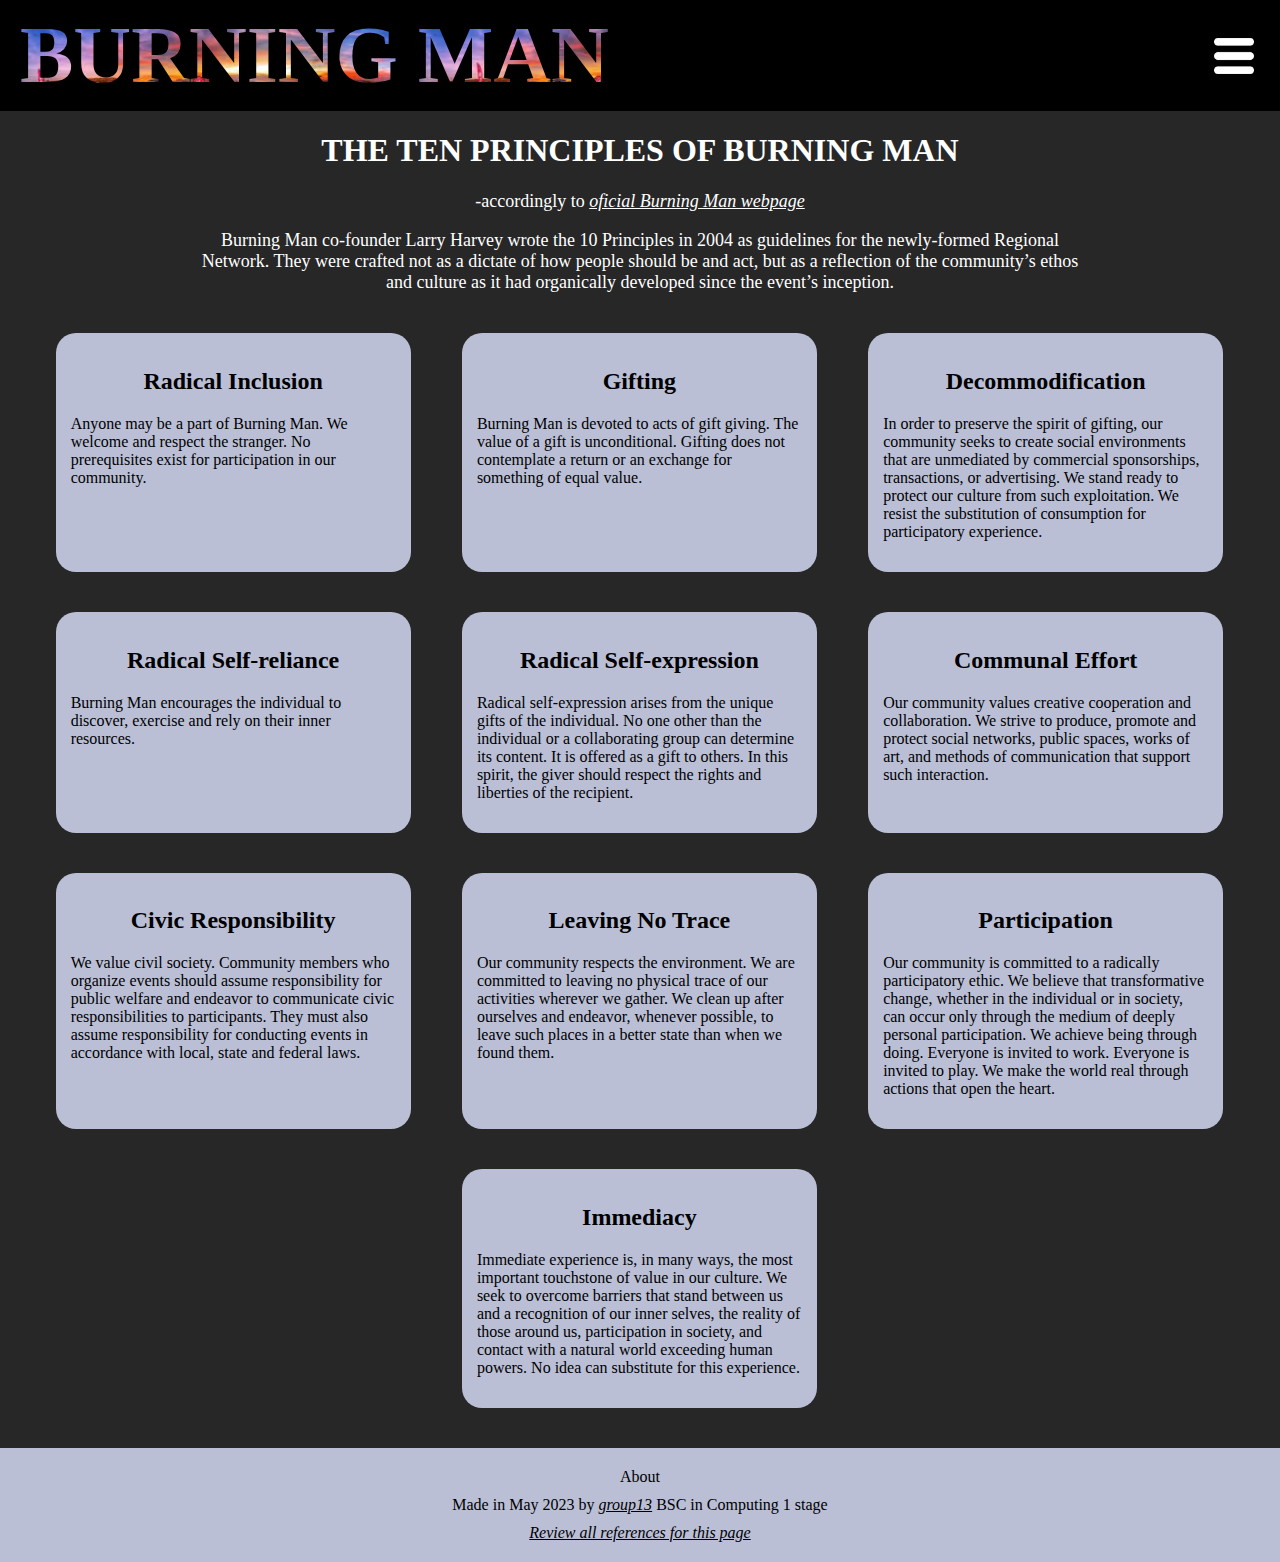
==== pages/10principles.html @ ffebb3ed "added principles page and flexible design for it" ====
<!DOCTYPE html>
<html lang="en">
    <head>
        <!-- Кодировка веб-страницы -->
        <meta charset="utf-8">
        <!-- Настройка viewport -->
        <meta name="viewport" content="width=device-width, initial-scale=1, shrink-to-fit=no">

        <title>CWD FINAL</title>

        <link href="../main.css" rel="stylesheet">
        <script src="https://ajax.googleapis.com/ajax/libs/jquery/3.6.0/jquery.min.js"></script>
        <script src="../main.js"></script>

    </head>
    <body>
        <!-- section for main video on top of page -->
        <!-- <section id="top">
            <h1>CITY IN THE<span> DESERT</span></h1>
        </section> -->

        <header id="header">
            <div>
                <a href="../index.html"><h1>BURNING MAN</h1></a>
            </div>

            <div>
                <button id="menuOpen"><img src="../images/menu.png"></button>
            </div>
            <!-- <a href="https://www.flaticon.com/free-icons/menu" title="menu icons">Menu icons created by Freepik - Flaticon</a> -->
        </header>

        <aside id="asideNav" class="">
            <div>
                <button id="menuClose"><img src="../images/menuClose.png"></button>
            </div>
            <div id="list">
                <p>PAGES</p>
                <ul>
                    <li><a href="../index.html">main page</a></li>
                    <li><a href="">page 2</a></li>
                    <li><a href="">page 3</a></li>
                    <li><a href="../pages/gallery.html">gallery</a></li>
                    <li><a href="">page 5</a></li>
                    <li><a href="">page 6</a></li>
                    <li><a href="">page 7</a></li>
                    <li><a href="">page 8</a></li>
                    <li><a class="activeLink" href="../pages/references.html">references</a></li>
                </ul>
            </div>
            <!-- <a href="https://www.flaticon.com/free-icons/next" title="next icons">Next icons created by Maxim Basinski Premium - Flaticon</a> -->
            <!-- <a href="https://www.flaticon.com/free-icons/cancel" title="cancel icons">Cancel icons created by torskaya - Flaticon</a> -->
        </aside>

        <main>

            <section id="principlesHeading">
                <h1>THE TEN PRINCIPLES OF BURNING MAN</h1>
                <p>-accordingly to <i><a href="https://burningman.org/about/10-principles/">oficial Burning Man webpage</a></i></p>
                <p>Burning Man co-founder Larry Harvey wrote the 10 Principles in 2004 as guidelines for the newly-formed Regional Network. They were crafted not as a dictate of how people should be and act, but as a reflection of the community’s ethos and culture as it had organically developed since the event’s inception.</p>
            </section>
            
            <section id="principlesStack" >
                <div>
                    <h2>Radical Inclusion</h2>
                    <p>Anyone may be a part of Burning Man. We welcome and respect the stranger. No prerequisites exist for participation in our community.</p>
                </div>
                <div>
                    <h2>Gifting</h2>
                    <p>Burning Man is devoted to acts of gift giving. The value of a gift is unconditional. Gifting does not contemplate a return or an exchange for something of equal value.</p>
                </div>
                <div>
                    <h2>Decommodification</h2>
                    <p>In order to preserve the spirit of gifting, our community seeks to create social environments that are unmediated by commercial sponsorships, transactions, or advertising. We stand ready to protect our culture from such exploitation. We resist the substitution of consumption for participatory experience.</p>
                </div>
                <div>
                    <h2>Radical Self-reliance</h2>
                    <p>Burning Man encourages the individual to discover, exercise and rely on their inner resources.</p>
                </div>
                <div>
                    <h2>Radical Self-expression</h2>
                    <p>Radical self-expression arises from the unique gifts of the individual. No one other than the individual or a collaborating group can determine its content. It is offered as a gift to others. In this spirit, the giver should respect the rights and liberties of the recipient.</p>
                </div>
                <div>
                    <h2>Communal Effort</h2>
                    <p>Our community values creative cooperation and collaboration. We strive to produce, promote and protect social networks, public spaces, works of art, and methods of communication that support such interaction.</p>
                </div>
                <div>
                    <h2>Civic Responsibility</h2>
                    <p>We value civil society. Community members who organize events should assume responsibility for public welfare and endeavor to communicate civic responsibilities to participants. They must also assume responsibility for conducting events in accordance with local, state and federal laws.</p>
                </div>
                <div>
                    <h2>Leaving No Trace</h2>
                    <p>Our community respects the environment. We are committed to leaving no physical trace of our activities wherever we gather. We clean up after ourselves and endeavor, whenever possible, to leave such places in a better state than when we found them.</p>
                </div>
                <div>
                    <h2>Participation</h2>
                    <p>Our community is committed to a radically participatory ethic. We believe that transformative change, whether in the individual or in society, can occur only through the medium of deeply personal participation. We achieve being through doing. Everyone is invited to work. Everyone is invited to play. We make the world real through actions that open the heart.</p>
                </div>
                <div id="emptyPrin">
                    <h2></h2>
                    <p></p>
                </div>
                <div>
                    <h2>Immediacy</h2>
                    <p>Immediate experience is, in many ways, the most important touchstone of value in our culture. We seek to overcome barriers that stand between us and a recognition of our inner selves, the reality of those around us, participation in society, and contact with a natural world exceeding human powers. No idea can substitute for this experience.</p>
                </div>
                <div id="emptyPrin">
                    <h2></h2>
                    <p></p>
                </div>
            </section>

        </main>

        <footer>
            <p>About</p>
            <p>Made in May 2023 by <a href="../pages/references.html"><i>group13</i></a> BSC in Computing 1 stage</p>
            <p><a href=""><i>Review all references for this page</i></a></p>
        </footer>

    </body>
</html>
---- main.css ----
/* GENERAL */
@import url('https://fonts.googleapis.com/css2?family=Karla&family=M+PLUS+Rounded+1c:wght@500&family=Russo+One&display=swap');
html{
    scroll-behavior: smooth;
} 
body {
    position: relative;
    background: #272727;
    margin:0;
    height: auto;
    /* font-family: "Russo One"; */
}
body a {
    text-decoration: none;
}
/* MAIN ARCHITECTURE ELEMENTS index.html */

/* ----top section---- */
#top {
    height:600px;
    width: 100%;
    background-image:url('images/top.jpeg') ;
    background-repeat: no-repeat;
    background-size: 100%;
    background-position-y: 15%;
}
#top h1{
    color: rgba(204, 172, 172, 0.747);
    text-align: right;
    margin: 0 20px 0 auto;
    padding-top: -20px;
    width: 50%;
    font-size: 70px;
}
#top h1 span {
    font-size: 140px;
    color: white;
}
/* ----header---- */
header {
    /* E4A95B */
    background-color: black;
    padding: 10px 20px;
    display: flex;
    justify-content: space-between;
}
header div a h1{
    /* font-family: ; */
    font-size: 80px !important;
    font-weight: 700;
    background-clip: text;
    -webkit-background-clip: text;
    color: transparent;
    background-image: url('images/fontback.jpeg');
    background-size: 400px;
}
header div h1 {
    margin: 0px;
}
header div img {
    margin-top: 25px;
    height: 40px;
}
header div button {
    animation: none;
    background-color: transparent;
    border: transparent;
    opacity: 1;
}
.buttonHide {
    opacity: 1;
    animation:ani 1.5s ;
    opacity: 0;
}
.scrollFix {
    position: fixed;
    top: 0;
    left: 0;
    right: 0;
    z-index : 3;
}
/* ----footer---- */
footer {
    background-color: rgb(186, 191, 214);
    padding: 20px 20px 10px 20px;
}
footer p {
    display: block;
    width: 50%;
    margin: auto auto 10px auto;
    text-align: center;
}
footer p a {
    text-decoration: underline;
    color: black;
}
footer p a:hover {
    color: blueviolet;
}
/* ----main---- */
main section {
    margin: 20px 30px;
}
#general img {
    display: block;
    width: 500px;
    margin: auto;
    margin-top: 20px ;
}
/* ----CIRCLES---- */
main #circles {
    display: block;
    width: 60%;
    margin: auto;
}
.container {
    position: relative;
    padding-bottom: 100px;
    color: white;
}
.container ul {
    position: relative;
    list-style: none;
    display: flex;
    padding: 50px 0;
    height: 380px;
}
.container ul li {
    position: relative;
    width: 250px;
    overflow: hidden;
    border-right: 1px solid white;
    height: auto;
}
.container ul li:last-child {
    border-right: none;
}
.container ul li:hover {
    overflow: visible;
}
.container ul img {
    display: block;
    position: absolute;
    border-radius: 50%;
    width: 300px;
    height: 300px;
    cursor: pointer;
}
.container li:first-child img {
    margin: 30px 0 0 10% !important;
    height: 300px !important;
}
.container li:nth-child(2) img {
    width: 360px;
    height: 360px;
    margin-top: 0;
    margin-left: -40%;
}
.container li:nth-child(3) img {
    width: 360px;
    height: 360px;
    margin: 10px 0 0  -40%;
}
.container li:last-child img {
    width: 300px !important;
    margin: 40px 0  0 -60% !important;
}
.container ul li:hover img {
    border: 4px solid white;
    box-shadow: 0 0 30px rgba(0, 0, 0, 0.5);
    transform: scale(1.1);
    transition: 0.1s ease-in-out;
    z-index: 2;
}
main #circles .text {
    display: flex;
    width: 100%;
    justify-content: end;
}
main #circles .text p {
    color: white;
    display: block;
    padding: 10px;
}
/* ----PRINCIPLES---- */
main #principles {
    text-align: center;
    color: white;
    margin-top: -70px 0px 0px 0px;
}
main #principles h1 {
    font-size:xx-large;
}
main #principles p {
    margin-top: -15px;
}
main #principles p a {
    color: white;
    text-decoration: underline;
}
main #principles p a:hover {
    text-decoration: none;
    color: rgb(255, 218, 115); 
}
main #principles .stuckHolder {
    width: 80%;
    margin: auto;
    display: grid;
    grid-template-columns: repeat(3, 33.3%);
    grid-template-rows: 250px; 
}
main #principles .stuckHolder div {
    margin: 20px;
    background-color: gray;
    border-radius: 20px;
    padding: 15px;
    box-shadow: 5px 5px rgba(255, 0, 0, 0.726);
}
main #principles .stuckHolder div p {
    margin-top: 20px;
    font-size: large;
}
main #principles .stuckHolder div:first-child {
    grid-row: 1/3;
    grid-column: 1/2;
    background-color: #B0C4DE;
    border: solid 3px #3374c9;
}
main #principles .stuckHolder div:nth-child(2) {
    grid-row: 1/2;
    grid-column: 2/3;
    background-color:#DEB887;
    border: solid 3px #d18d35;
}
main #principles .stuckHolder div:nth-child(3) {
    grid-row: 1/2;
    grid-column: 3/4;
    background-color: #9370DB;
    border: solid 3px #642bd6;
}
main #principles .stuckHolder  a.last-child {
    grid-row: 2/3;
    grid-column: 2/4;
    color: white;
    margin-top: -20px;
    padding:0;
}
main #principles .stuckHolder  a.last-child div {
    background-color: #D8BFD8;
    border: solid 3px #a850a8;
}
main #principles .stuckHolder  a.last-child:hover div{
    border: solid 3px white;
}
/* ----REASON---- */
#reason {
    width: 50%;
    padding: 20px;
    margin: 70px auto 50px auto;
    height: auto;
    border: solid 2px white;
    border-radius: 20px;
    color: white;
}
#reason div {
    display: flex;
    justify-content: space-around;
}
#reason h1 {
    margin: 0;
    font-size: xx-large;
    text-shadow: 5px 5px red;
}
#reason div p {
    display: block;
    width: 45%;
}
#reason iframe {
    display: block;
    width: 70%;
    height: 300px;
    margin:  30px auto auto auto;
    border-radius: 20px;
}
/* ----button up---- */
#upButton a div {
    width: 45px;
    margin: -40px 10px 0 auto;  
}
#upButton a div img {
    opacity: 0.8;
    height: 45px;
} 
.scrollFixButton {
    transform: translateY(-150%);
    animation: aniUp 1s forwards;
    position: fixed;
    top: 640px;
    right:0;
    z-index : 4;
}
/* ----aside---- */
.asideShow {
    display: block; 
    transform: translateX(-150%);
    animation: aniAsideShow 1s forwards;
    position: fixed;
    top: 0;
    right: 0;
    width:30%;
    z-index: 4;
    background-color: rgba(143, 0, 255, 0.9);
}

.asideHide {
    transform: translateX(0%);
    animation: aniAsideHide 1s forwards;
}
aside {
    display: none;
}
aside div p {
    color: white;
    text-align: center;
    font-size:x-large;
}
aside div ul {
    font-size: larger;
    display: block;
    width: 70%;
    margin: 30px 30px auto auto;
    list-style-image: url(images/right-arrow.png);
}
aside div ul li a {
    color: white;
}
aside div ul li a:hover {
    text-decoration: underline;
}
aside div ul li .activeLink {
    color: rgb(230, 199, 199);
}
aside div button {
    margin: 20px 15px ;
    animation: none;
    background-color: transparent;
    border: transparent;
    opacity: 1;
}

aside div img {
    height: 45px;
}

.buttonShow {
    opacity: 0;
    animation:aniBack 2s;
    opacity: 1;
}

/*  */
@keyframes ani {
    100% {opacity: 0;}
    0% {opacity: 1;}
}

@keyframes aniBack {
    100% {opacity: 1;}
    0% {opacity: 0;}
}

@keyframes aniAsideShow {
    0% {transform: translateX(150%);}
    100% {transform: translateY(0);}
}

@keyframes aniAsideHide {
    0% {transform: translateY(0);}
    100% {transform: translateX(150%);}
}

@keyframes aniUp {
    0% {transform: translateY(-10%);}
    100% {transform: translateY(15%);}
}


/* REFERENCE PAGE STYLE */
#refPages {
    display: grid;
    grid-template-columns: repeat(4, 1fr);
    grid-template-rows: auto;
}
#refPages section {
    width: auto;
    height: auto;
    background-color: white;
    border-radius: 20px;
    padding: 20px 40px;
}
#refPages section:first-child {
    grid-column: 1/5;
}
#refPages section:nth-child(2n) {
    grid-column: 1/3;
}
#refPages section:nth-child(3n) {
    grid-column: 3/5;
}
#refPages section h1 {
    font-size: x-large;
}
#refPages section:last-child {
    grid-column: 1/5;
}
#refPages section {
    font-size: large;
}
#refPages section ul li a {
    color: black;
    text-decoration: underline;
}
#refPages section ul li a:hover {
    color: blueviolet;
}

/* LARGE SNAKE TEAMPLATE for timeline and break down? */
#datesHeading h1 {
    display: block;
    width: 30px auto 30px auto;
    margin: auto;
    color: white;
    text-align: center;
}
#snake {
    margin: 0px auto 20px auto;
    display: flex;
    justify-content: center;
}
#snake .card {
    margin-top: 2.5px;
    position: relative;
}
#snake .card:nth-child(odd) {
    padding: 15px 0 15px 15px;
}
#snake .card:nth-child(even) {
    /* padding: 30px 30px 30px 0; */
    padding: 15px 15px 15px 0;
}
/* Global ::before */
#snake .card::before {
    content: "";
    position: absolute;
    width: 50%;
    border: solid white;
}
/* Setting the border of top, bottom, left */
#snake .card:nth-child(odd)::before {
    left: 0;
    top: -4.5px;
    bottom: -4.5px;
    border-width: 2px 0 2px 2px;
    border-radius: 20px 0 0 20px;
} 
/* Setting the border of top, bottom, right */
#snake .card:nth-child(even)::before {
    right: 0;
    top: 0;
    bottom: 0;
    border-width: 2px 2px 2px 0;
    border-radius: 0 20px 20px 0;
} 
/* Removing the border if it is the first card */
#snake .card:first-child::before {
    border-top: 0;
    border-top-left-radius: 0;
} 
/* Removing the border if it is the last card  and it's odd */
#snake .card:last-child:nth-child(odd)::before {
    border-bottom: 0;
    border-bottom-left-radius: 0;
}
/* Removing the border if it is the last card  and it's even */
#snake .card:last-child:nth-child(even)::before {
    border-bottom: 0;
    border-bottom-right-radius: 0;
}
/* Information about the timeline */
#snake .info {
    display: flex;
    flex-direction: column;
    background: rgb(134, 134, 134);
    color: white;
    border-radius: 10px;
    padding: 0 10px;
} 
#snake .timeline .card .info h3 {
    color: rgb(144, 205, 255);
    position: relative;
} 
#snake .timeline .card .info p {
    margin-top: -10px;
}
/* Timeline dot  */
#snake .timeline .card .info h3::before {
    content: "";
    position: absolute;
    width: 10px;
    height: 10px;
    background: white;
    border-radius: 50%;
    border: 3px solid rgb(111, 158, 197);
} 
/* text right if the card is even  */
#snake .card:nth-child(even) > .info > h3, #snake .card:nth-child(even) > .info > p {
    text-align: right;
}
/* setting dot to the left/right depending on even or odd number it is */
#snake .card:nth-child(odd) > .info > h3::before {
    left: -32px;
}
#snake .card:nth-child(even) > .info > h3::before {
    right: -32px;
}
#snake .timeline .card .info a {
    color:rgb(144, 205, 255);
    font-style: italic;
    text-decoration: underline;
}
#snake .timeline .card .info a:hover {
    color: blueviolet;
}


/* 10 principleas page */
#principlesHeading {
    width: 70%;
    margin: auto;
    text-align: center;
    color: white;
}
#principlesHeading h1 {
    font-size: xx-large;
}
#principlesHeading p {
    font-size: large;
}
#principlesHeading p a {
    color: white;
    text-decoration: underline;
}
#principlesHeading p a:hover {
    color: rgb(194, 135, 250);
}
#principlesStack {
    display: grid;
    grid-template-columns: 33.3% 33.3% 33.3%;
}
#principlesStack div {
    width: 80%;
    height: auto;
    padding: 15px;
    background-color: rgb(186, 191, 214);
    border-radius: 20px;
    margin: 20px auto;
}
#principlesStack #emptyPrin {
    background-color: transparent;
}
#principlesStack div h2 {
    text-align: center;
}
/* for medium screen */
@media screen and (min-width: 200px) and (max-width:1200px){
    #top {
        height:300px;
    }
    #top h1{
        text-align: center;
        margin: auto;
        font-size: 30px;
    }
    #top h1 span {
        font-size: 90px;
    }
    /* header */
    header div a h1{
        font-size: 60px !important;
    }
    header div img {
        margin-top: 18px;
        margin-right: 5px;
        height: 30px;
    }
    /* aside */
    aside div p {
        color: white;
        text-align: center;
        font-size:x-large;
    }
    aside div ul {
        margin: 30px 30px auto 20px;
    }
    aside div img {
        height: 30px;
    }
    #general img {
        width: 350px;
    }
    /* circles */
    main #circles {
        width: 90%;
    }
    .container li:first-child img {
        margin: 30px 0 0 4% !important;
    }
    .container li:nth-child(3) img {
        margin: 8px 0 0 -50%;
    }
    .container li:last-child img {
        margin: 40px 0  0 -80% !important;
    }
    /* principles */
    main #principles {
        margin-right: 0px;
        margin-top: -100px;
    }
    main #principles .stuckHolder {
        margin: auto;
        display: block;
    }
    main #principles .stuckHolder div {
        padding: 10px;
    }
    main #principles .stuckHolder div h2 {
        margin-top: 5px;
    }
    main #principles .stuckHolder div p {
        display: none;
    }
    main #principles .stuckHolder div:first-child p {
        display: block;
    }
    main #principles .stuckHolder div:first-child:hover{
        border-radius: solid 3px white;
    }
    /* reasons */
    #reason {
        width: 70%;
        padding: 30px;
    }
    #reason div {
        display: flex;
        justify-content: space-around;
    }
    #reason h1 {
        margin: 0;
        font-size: xx-large;
        text-shadow: 5px 5px red;
    }
    #reason div p {
        display: block;
        width: 45%;
    }
    #reason iframe {
        display: block;
        width: 70%;
        height: 300px;
        margin:  30px auto auto auto;
        border-radius: 20px;
    }
    /* up button */
    #upButton a div {
        width: 45px;
        margin: -40px -5px 0 auto;  
    }
    .scrollFixButton {
        top: 940px;
        right:-9px;
    }
}
/* for phone screen */
@media screen and (min-width: 100px) and (max-width:700px){
    #top {
        height:150px !important;
    }
    #top h1{
        font-size: 20px;
    }
    #top h1 span {
        font-size: 50px;
    }
    /* header */
    header div a h1{
        font-size: 30px !important;
        background-size: 150px;
    }
    header div img {
        margin-top: 5px;
        margin-right: 0px;
        height: 20px;
    }
    /* aside */
    .asideShow {
        width:50%;
    }
    aside div p {
        font-size:large;
    }
    aside div img {
        height: 20px;
    }
    #general img {
        width: 60px;
    }
    /* circles */
    main #circles .text p {
        display: block;
    }
    main #circles .text {
        display: block;
    }
    main #circles {
        width: 90%;
    }
    .container ul {
        height: 250px;
        margin-bottom: -20px;
    }
    .container li:first-child img {
        margin: 30px 0 0 4% !important;
    }
    .container li:nth-child(3) img {
        margin: 8px 0 0 -50%;
    }
    .container li:last-child img {
        margin: 40px 0  0 -80% !important;
    }
    .container ul img {
        width: 300px;
        height: 200px !important;
    }
    .container li:first-child img {
        margin: 20px 0 0 15% !important;
        height: 200px !important;
        width: 200px;
    }
    .container li:nth-child(2) img {
        width: 200px;
        height: 220px !important;
        margin-top: 10px;
        margin-left: -70%;
    }
    .container li:nth-child(3) img {
        width: 220px;
        height: 220px !important; 
        margin: 10px 0 0  -80%;
    }
    .container li:last-child img {
        width: 200px !important;
        height: 200px !important; 
        margin: 15px 0  0 -150% !important;
    }
    /* principles */
    main #principles {
        margin: 0;
        margin-right: 0px;
        margin-top: -100px;
    }
    main #principles .stuckHolder {
        width: 100%;
        margin: auto;
        display: block;
    }
    main #principles .stuckHolder div {
        padding: 10px;
    }
    main #principles .stuckHolder div h2 {
        margin-top: 5px;
    }
    main #principles .stuckHolder div p {
        display: none;
    }
    main #principles .stuckHolder div:first-child p {
        display: block;
    }
    main #principles .stuckHolder div:first-child:hover{
        border-radius: solid 3px white;
    }
    /* reasons */
    #reason {
        width: 70%;
        padding: 30px;
    }
    #reason div {
        display: flex;
        justify-content: space-around;
    }
    #reason h1 {
        margin: 0;
        font-size: xx-large;
        text-shadow: 5px 5px red;
    }
    #reason div p {
        display: block;
        width: 45%;
    }
    #reason iframe {
        display: block;
        width: 70%;
        height: 300px;
        margin:  30px auto auto auto;
        border-radius: 20px;
    }
    /* up button */
    #upButton a div {
        display: none;
    }
    /* principles */
    main #principles h1 {
        font-size: large;
    }
    main #principles p {
        font-size: small;
    }
    main #principles .stuckHolder div h2 {
        margin-top: 5px;
        font-size: large;
    }
    main #principles .stuckHolder div p {
        font-size: small;
    }
    /* reasons */
    #reason div {
        display: block;
    }
    #reason div p {
        display: block;
        width: 100% !important;
    }
    #reason iframe {
        width: 100%;
    }
    /* dates */
    #datesHeading h1 {
        font-size: large;
    }
    #snake .card {
        width: 80%;
        margin: auto;
    }
    #snake .timeline .card .info h3 {
        font-size: large;
    } 
    #snake .timeline .card .info p {
        margin-top: -10px;
    }
    /* Setting the border of top, bottom, left */
    #snake .card:nth-child(odd)::before {
        top: -2.2px;
        bottom: -2.2px;
    } 
    /* footer */
    footer p {
        width: 90% !important;
        font: small;
    }
    /* 10 principleas page */
    #principlesHeading {
        width: 80%;
    }
    #principlesHeading h1 {
        font-size: x-large;
    }
    #principlesHeading p {
        font-size: small;
    }
    #principlesStack {
        display: grid;
        grid-template-columns: 50% 50%;
    }
    #principlesStack div {
        width: 80%;
        height: auto;
        padding: 15px;
        background-color: rgb(186, 191, 214);
        border-radius: 20px;
        margin: 20px auto;
    }
    #principlesStack #emptyPrin {
        display: none;
    }
    #principlesStack div h2 {
        text-align: center;
        font-size: 15px;
    }
    #principlesStack div p {
        font-size: small;
    }
}








/* GALLERY PAGE STYLE */


#galleryBody *, #bodyHistory *{ 
    box-sizing: border-box;
    text-decoration: none;
}
#galleryBody{
    overflow-x: hidden;
}
.infoCards{
    position: relative;
    display: flex;
    justify-content: space-around;
    color: white;
    flex-wrap: wrap;
}
.infoCards a{
    color: white;
}
.infoCards .cards{
    position: relative;
    bottom: -100px;
    opacity: 0;
    width: 300px;
    min-height: 30vh;
    border-radius: 20px;
    padding: 0.5rem;
    display: flex;
    flex-direction: column;
    align-items: center;
    justify-content: center;
    transition: all 0.8s;
    cursor: pointer;
}
.infoCards .cards img{
    transition: all 0.5s;
}
.infoCards .cards:hover img{
    transform: scale(1.02);
}
.infoCards .cards img{
    border-radius: 20px 20px 0 0;
    width: 100%;
}
.infoCards .cards p{
    text-align: justify;
    padding: 0 0.5rem;
} 
.galleryContainer section{
    display: flex;
    flex-wrap: wrap;
    align-items: center;
    justify-content: center;
    gap: 1rem;
}
.galleryContainer .imagesCover{
    position: relative;
}
.galleryContainer .imagesCover h1 , .imageTitle{
    color: white;
    position: absolute;
    right: 10%;
    top: 10%;
    font-size: 45px;
    font-weight: bold;
}


/* HISTORY PAGE STYLE */
.flexBox{
    display: flex;
}
.mainTitle{
    text-align: center;
    color: white;
    font-size: 40px;
    font-weight: bold;
    margin: 4rem 0;
    
}
.x1{
    font-size: 30px;
}
.x3{
    font-size: 70px;
    
}
.title{
    text-align: left;
    color: white;
    font-size: 30px;
    font-weight: bold;
    margin: 3rem 0;
}
.history{
    width: 90%;
    height: 90vh;
    margin: auto;
    background-color: black;
    display: grid;
    grid-template-columns: auto auto auto;
}
.historyMiddleArticles{
    padding: 2rem;
    color: white;
    font-size: 20px;
    width: 70%;
    margin: auto;
    text-align: center;
}
.historyArticle{
    padding: 2rem;
    color: white;
    font-size: 20px;
    width: 50%;
    margin: 3rem 0;
    text-align: justify;
}

.historyArticleContainer{
    display: flex;
    justify-content: space-around;
    padding: 2rem;
}
.historyArticleContainer .title{
    margin-bottom: 1rem;
}
.historyArticleContainer img{ 
    align-self: center;
}

.imageContainer{
    border-top: 1px solid black;
    position: relative;
    margin: auto;
    width: fit-content;
}
.imageContainer .imageTitle{
    color: rgb(116, 116, 116);
}
.imageBackground{
    width: 100%;
}
.imageContainer img{
    display: block;
    margin-bottom: 1rem;
    width: 90%;
    margin: auto;
}
.imageReference{
    color: white;
    font-size: 14px;
    padding-left: 1rem;
}
.vehiculesArticle{
    position: absolute;
    top: 5%;
    right: 10px;
}

.timeLineContainer{
    display: grid;
    grid-template-columns: auto auto;
    width: 80%;
    margin: auto;
    color: white;
    font-size: 20px;
    column-gap: 6rem;
    text-align: justify;
}
.timeLineContainer div p{
    width: fit-content;
    padding: 0.7rem;
    background-color: #d18d35;
    border-radius: 0 5px 5px 0;
}

.timeLineContainer div{
    background-color: #d18d35;
    width: 3px;
}




/*            CONTACT US PAGE STYLE            */

#contactUsBody{
    transition: all 0.5s;
}
#sentMessageContainer{
    display: none;
    position: fixed;
    border-radius: 5px;
    top: 50%;
    left: 50%;
    transform: translateX(-50%);
    background-color: rgba(0, 0, 0, 0.418);
    color: white;
    font-size: 25px;
    padding: 1rem 2rem;
    box-shadow: 3px 3PX 3PX black;
    z-index: 10;
}
#messageClose{
    padding: 10px;
    border-radius: 5px;
    background-color: #007bff;
    cursor: pointer;
    width: fit-content;
}
.contactUsIntroduction{
    text-align: center;
    font-size: 25px;
    width: 1000px;
    margin: 5rem auto ;
    color: white;
}
.contactContainer{
    background-color: white;
    justify-content: space-around;
    padding: 5rem;
}
.contactContainer #upButton{
    display: none;
}
.contactCards .cards{
    position: relative;
    cursor:auto;
    width: 250px;
    background-color: white;
    border-radius: 0;
    color: black;
    padding: 1rem;
}
.contactCards .cards img{
    height: 150px;
    width: auto;
}
.contactCards .cards span{
    margin: 10px 0;
    display: block;
    width: 0;
    transition: all 0.3s;
    overflow: hidden;
}
.contactCards .cards span a{
    display: block;
    width: 240px;
    text-align: center;
    color: black;
}
.contactCards .cards img:hover+span{
    width: 100%;
    border-right: 2px solid #d18d35;
}
.contactCards .cards h1{
    font-size: 25px;
}
.contactInfo {
    padding: 20px;
    border-radius: 5px;
    box-shadow: 0 0 10px rgba(0, 0, 0, 0.1);
    margin-bottom: 20px;
}

.contactInfo h3 {
    margin-bottom: 15px;
    color: #007bff;
}

.contactInfo p {
    margin-bottom: 10px;
}

.email {
    color: #007bff !important; 
}

.phone {
    color: #dc3545;
}

.contactForm {
    padding: 20px;
    border-radius: 5px;
    box-shadow: 0 0 10px rgba(0, 0, 0, 0.1);
    height: fit-content;
    padding: 2rem;
}

.contactForm h3 {
    margin-bottom: 15px;
    color: #007bff;
}

.contactForm label {
    display: block;
    margin-bottom: 10px;
    color: #333;
}

.contactForm input[type="text"],
.contactForm textarea {
    box-sizing: border-box;
    width: 100%;
    padding: 10px;
    border: 1px solid #ccc;
    border-radius: 4px;
    resize: vertical;
}

.contactForm #submitButton{
    background-color: #007bff;
    color: #fff;
    border: none;
    padding: 10px 20px;
    border-radius: 4px;
    cursor: pointer;
}
#errorMessage{
    color: red;
}
.contactForm input[type="submit"]:hover {
    background-color: #0056b3;
}



/*        ABOUT US PAGE STYLE         */

.aboutUsContainer{
    background-image: url("images/about/burningman.jpg");
    background-repeat: no-repeat;
    background-size: 100% auto;
    width: 100%;
    padding-bottom: 5rem;
}
.aboutUsContainer h1{
    font-size: 40px;
}
.aboutUsContainer .upButton{
    display: none;
}
.aboutUsContainer article{
    padding: 3rem;
} 
.aboutUsContainer p {
    color: white;
    font-size: 25px;
    width: 1000px;
}
.referenceMore a{
    color: white;
    text-decoration: underline;
}


/*            ABOUT DEVS STYLE                 */

.aboutDevsCards .cards{
    width: 600px;
    cursor: auto;
    bottom: 0;
    opacity: 1;
}
.aboutDevsCards .cards img{
    border-radius: 5px;
    width: 400px;
}
.workBreakdown{
    width: 1000px;
    padding: 2rem;
    margin: auto;
}
.workBreakdown ul{
    list-style: none ;
}

/*            MEDIA QUERRIES                 */



@media screen and (max-width: 1300px) {
    .historyArticleContainer{
        flex-direction: column;
    }
    .historyArticle{
        width: 90%;
        margin: auto;
    }
    .flexBox{
        flex-direction: column;
    }
}

@media screen and (max-width: 800px) {
    .galleryImages{
        width: 100%;
    }
}
@media screen and (max-width: 560px) {
    .imagesCover{
        display: none;
    }
    #general img {
        width: 100%;
    }
}
@media screen and (max-width: 450px) {
    .galleryOutfitImages{
        width: 100%;
    }
}
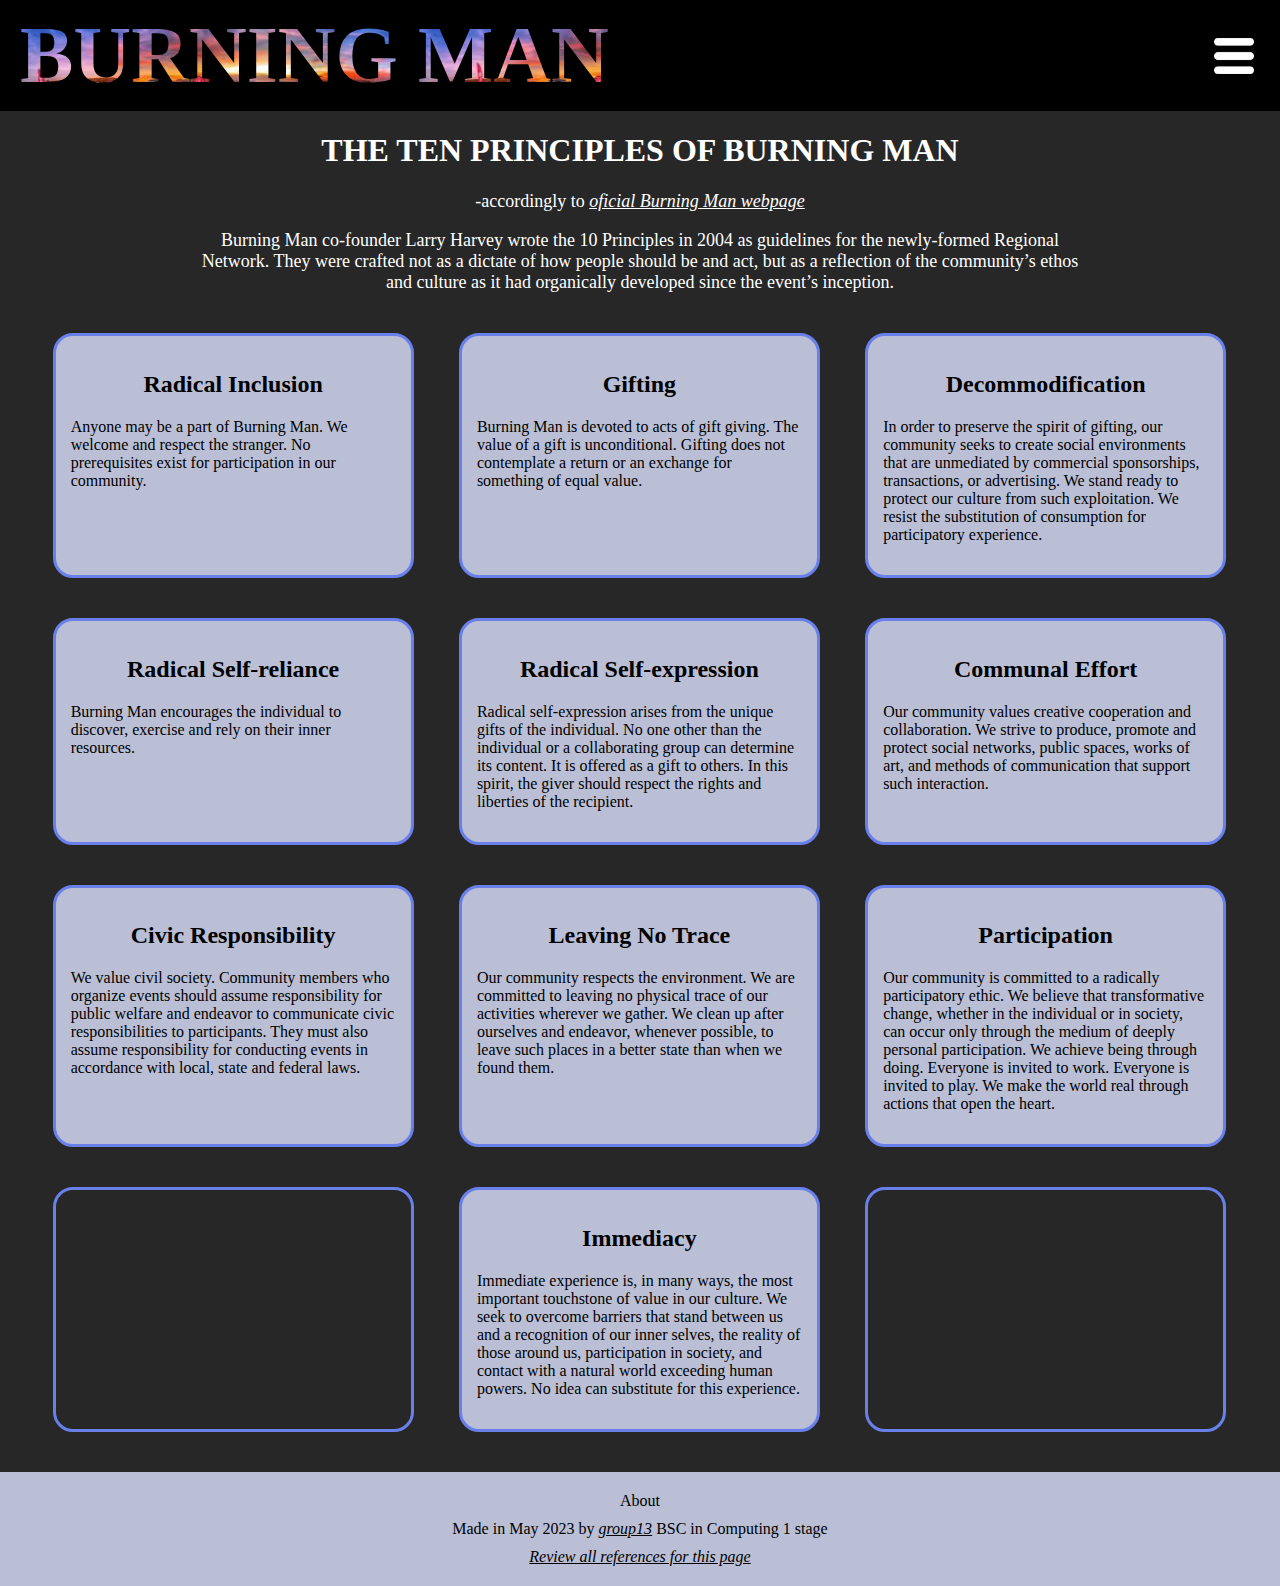
==== commit 20922df1: "added info on about-dev" ====
--- a/pages/10principles.html
+++ b/pages/10principles.html
@@ -115,8 +115,8 @@
 
         <footer>
             <p>About</p>
-            <p>Made in May 2023 by <a href="../pages/references.html"><i>group13</i></a> BSC in Computing 1 stage</p>
-            <p><a href=""><i>Review all references for this page</i></a></p>
+            <p>Made in May 2023 by <a href="../pages/about-devs.html"><i>group13</i></a> BSC in Computing 1 stage</p>
+            <p><a href="../pages/references.html"><i>Review all references for this page</i></a></p>
         </footer>
 
     </body>
--- a/main.css
+++ b/main.css
@@ -564,12 +564,16 @@
     background-color: rgb(186, 191, 214);
     border-radius: 20px;
     margin: 20px auto;
+    border: solid 3px rgb(105, 128, 235);
 }
 #principlesStack #emptyPrin {
     background-color: transparent;
 }
 #principlesStack div h2 {
     text-align: center;
+}
+.aboutDevsCards .cards:last-child {
+    
 }
 /* for medium screen */
 @media screen and (min-width: 200px) and (max-width:1200px){
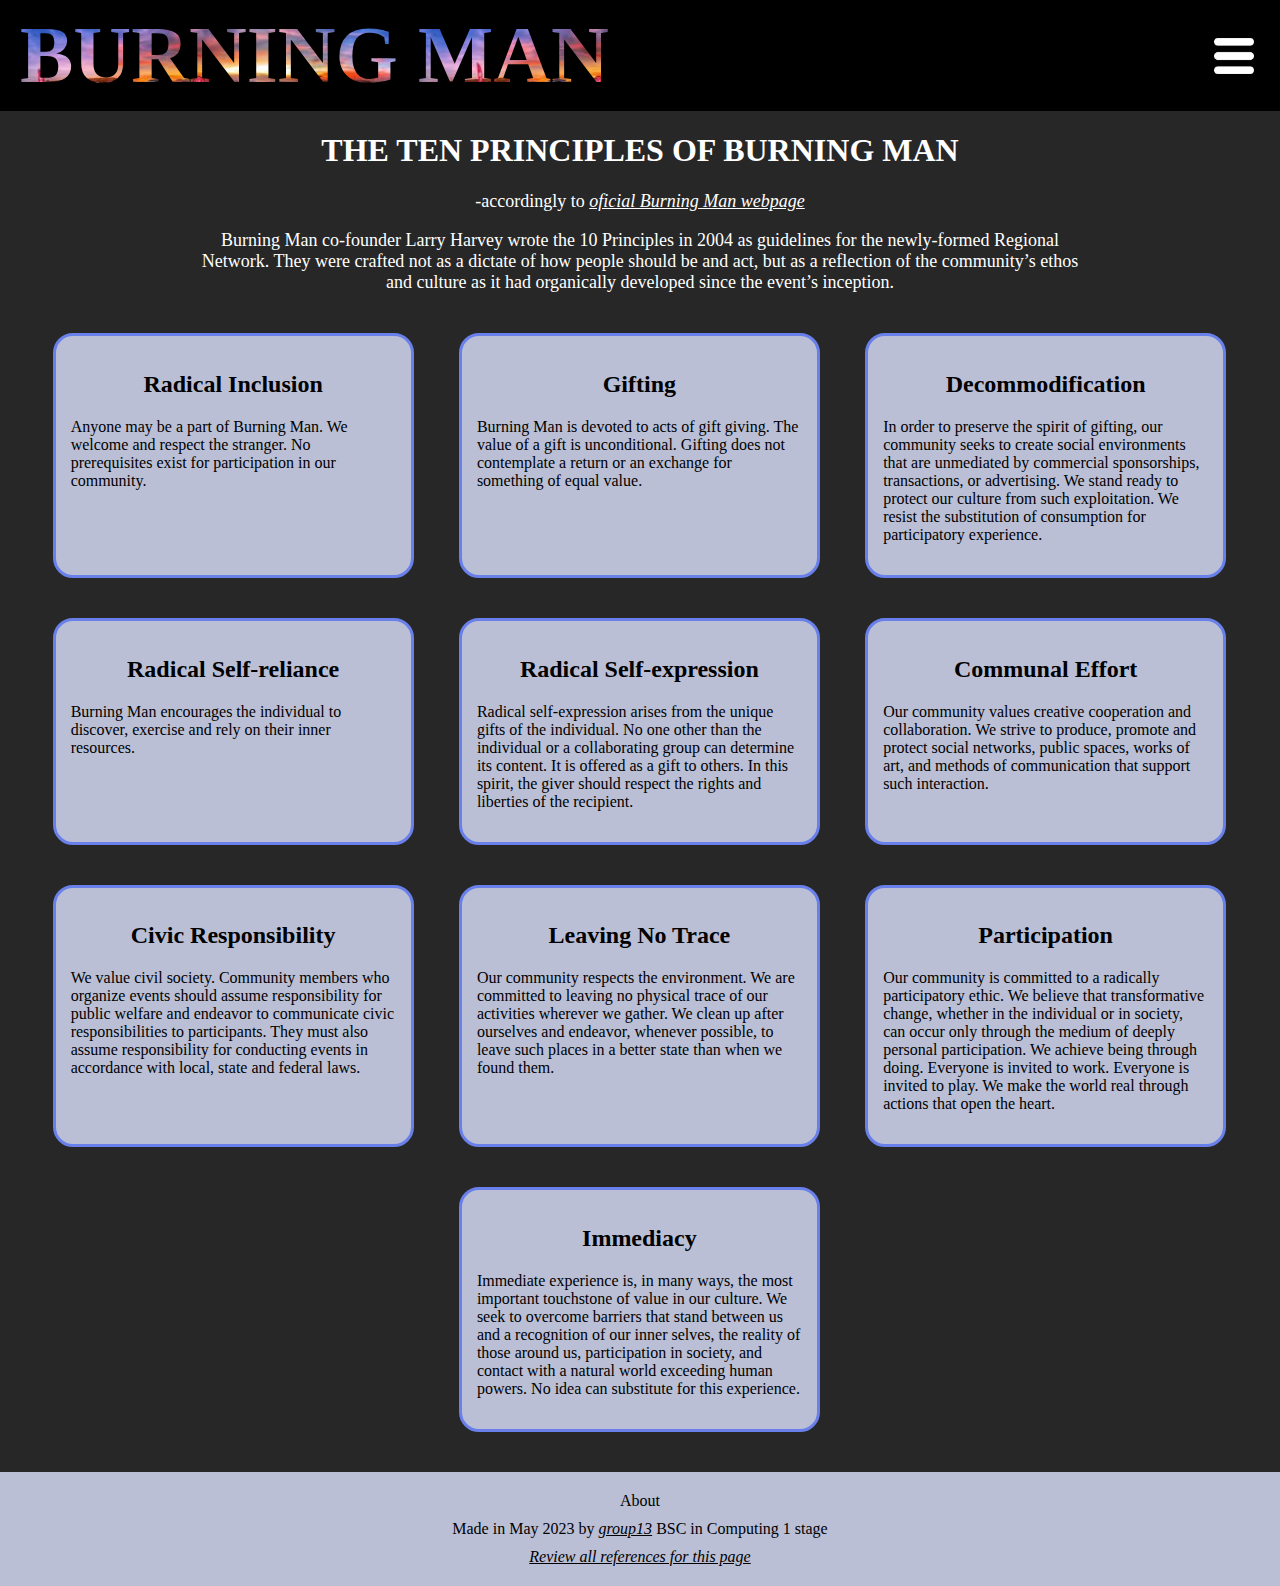
==== commit 50eb021b: "fixed navigation" ====
--- a/pages/10principles.html
+++ b/pages/10principles.html
@@ -37,15 +37,15 @@
             <div id="list">
                 <p>PAGES</p>
                 <ul>
-                    <li><a href="../index.html">main page</a></li>
-                    <li><a href="">page 2</a></li>
-                    <li><a href="">page 3</a></li>
-                    <li><a href="../pages/gallery.html">gallery</a></li>
-                    <li><a href="">page 5</a></li>
-                    <li><a href="">page 6</a></li>
-                    <li><a href="">page 7</a></li>
-                    <li><a href="">page 8</a></li>
-                    <li><a class="activeLink" href="../pages/references.html">references</a></li>
+                    <li><a  href="../index.html">Main page</a></li>
+                    <li><a class="activeLink" href="../pages/10principles.html">10 principles</a></li>
+                    <li><a href="../pages/history.html">History</a></li>
+                    <li><a href="../pages/gallery.html">Gallery</a></li>
+                    <li><a href="../pages/dates.html">Important dates</a></li>
+                    <li><a href="../pages/about-us.html">About Us</a></li>
+                    <li><a href="../pages/contact-us.html">Contact-us</a></li>
+                    <li><a href="../pages/about-devs.html">About-devs</a></li>
+                    <li><a href="../pages/references.html">References</a></li>
                 </ul>
             </div>
             <!-- <a href="https://www.flaticon.com/free-icons/next" title="next icons">Next icons created by Maxim Basinski Premium - Flaticon</a> -->
--- a/main.css
+++ b/main.css
@@ -19,7 +19,8 @@
 #top {
     height:600px;
     width: 100%;
-    background-image:url('images/top.jpeg') ;
+    /* background-image:url('images/top.jpeg') ; */
+    background-image:url('gallery/burnings/burning_concert.jpg') ;
     background-repeat: no-repeat;
     background-size: 100%;
     background-position-y: 15%;
@@ -523,15 +524,29 @@
 #snake .card:nth-child(even) > .info > h3::before {
     right: -32px;
 }
-#snake .timeline .card .info a {
+#snake .timeline .card .info p {
+    text-align: center !important;
+}
+#snake .timeline .card .info p a {
     color:rgb(144, 205, 255);
     font-style: italic;
     text-decoration: underline;
 }
-#snake .timeline .card .info a:hover {
+#snake .timeline .card .info p a:hover {
     color: blueviolet;
 }
 
+/* dates page */
+#indepHeading {
+    color: white;
+    text-align: center;
+}
+.sepPage .timeline .card .info a {
+    color: white !important;
+}
+.sepPage .timeline .card .info p a:hover {
+    color: blueviolet !important;
+}
 
 /* 10 principleas page */
 #principlesHeading {
@@ -567,13 +582,11 @@
     border: solid 3px rgb(105, 128, 235);
 }
 #principlesStack #emptyPrin {
+    border: none;
     background-color: transparent;
 }
 #principlesStack div h2 {
     text-align: center;
-}
-.aboutDevsCards .cards:last-child {
-    
 }
 /* for medium screen */
 @media screen and (min-width: 200px) and (max-width:1200px){
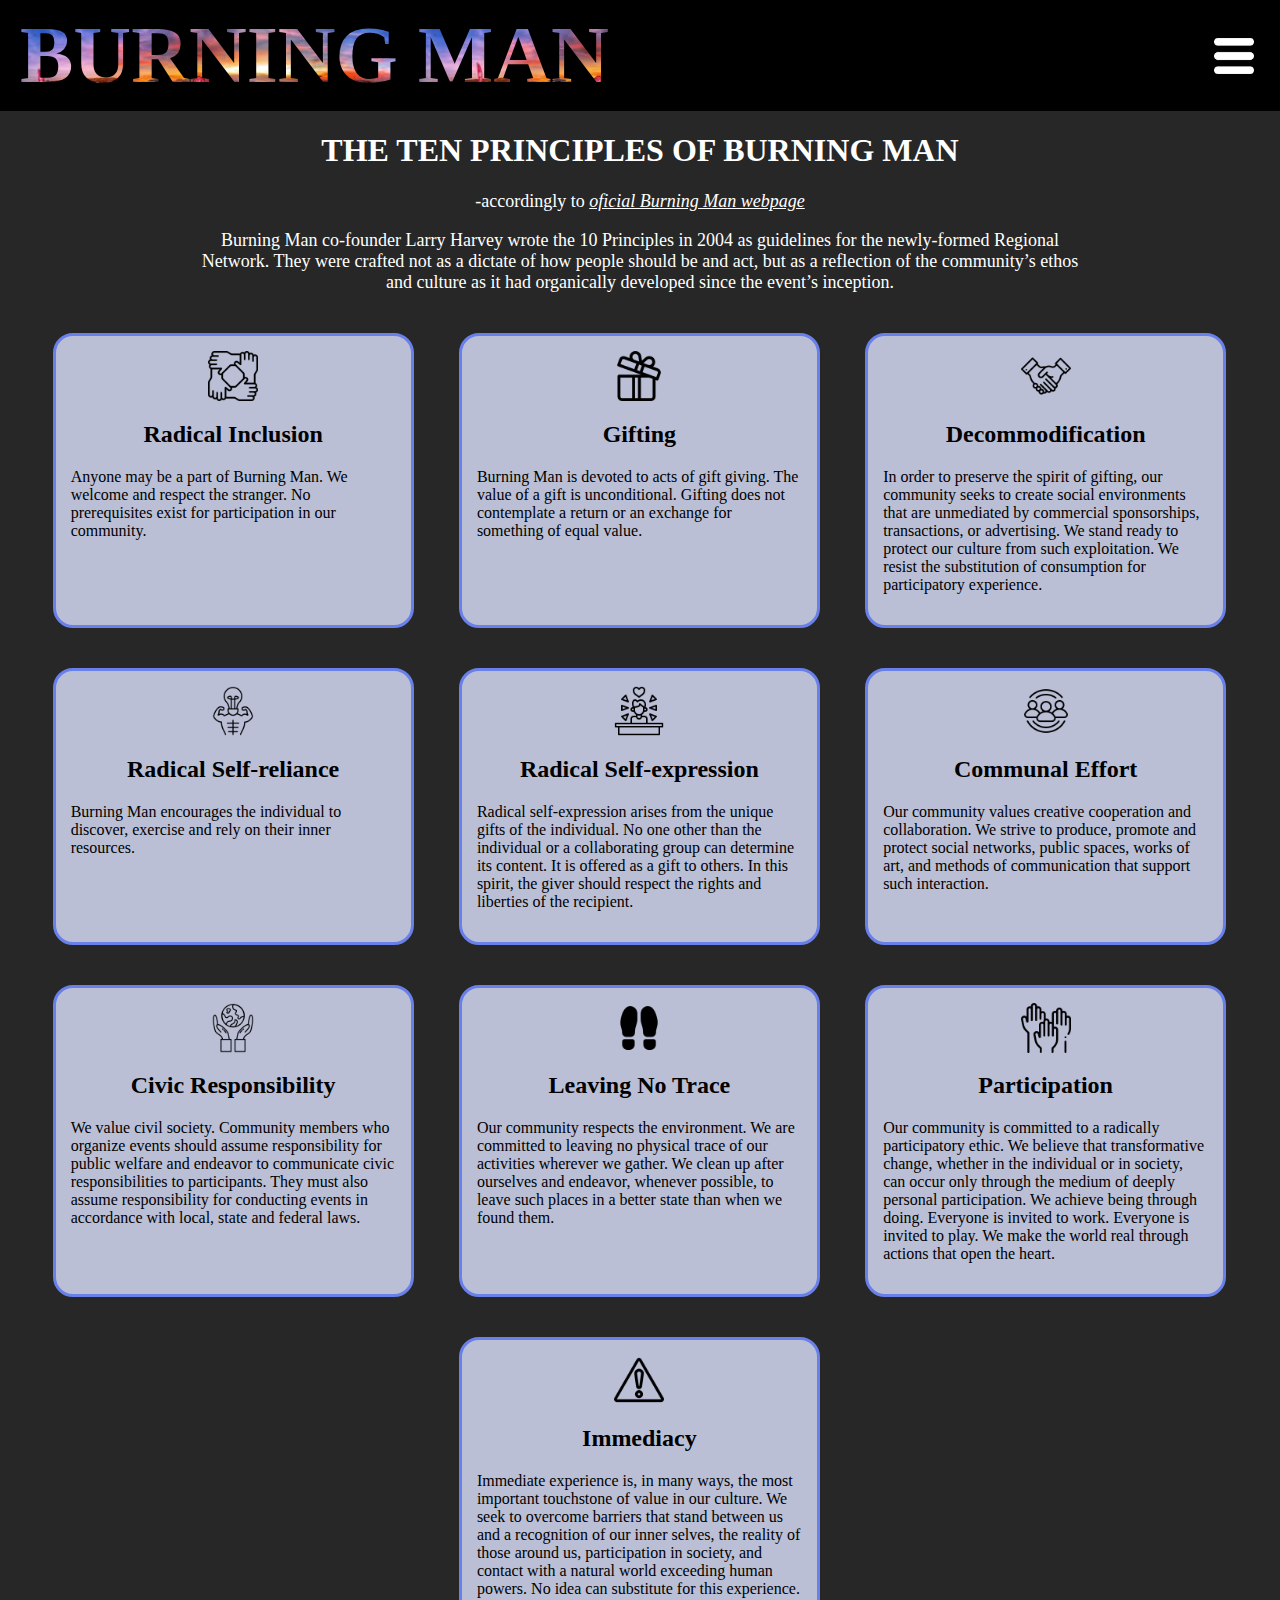
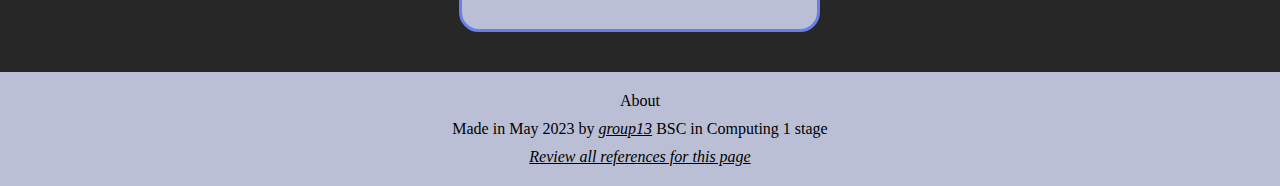
==== commit 35cbb1f2: "modified principles page and reference page" ====
--- a/pages/10principles.html
+++ b/pages/10principles.html
@@ -62,38 +62,47 @@
             
             <section id="principlesStack" >
                 <div>
+                    <a href="https://www.flaticon.com/free-icon/teamwork_3131333?term=inclusion&page=1&position=1&origin=search&related_id=3131333"><img src="../images/teamwork.png"></a>
                     <h2>Radical Inclusion</h2>
                     <p>Anyone may be a part of Burning Man. We welcome and respect the stranger. No prerequisites exist for participation in our community.</p>
                 </div>
                 <div>
+                    <a href="https://www.flaticon.com/free-icons/gift" title="gift icons"><img src="../images/gift-box.png"></a>
                     <h2>Gifting</h2>
                     <p>Burning Man is devoted to acts of gift giving. The value of a gift is unconditional. Gifting does not contemplate a return or an exchange for something of equal value.</p>
                 </div>
                 <div>
+                    <a href="https://www.flaticon.com/free-icon/handshake_281428?term=sponsorship&page=1&position=1&origin=search&related_id=281428"><img src="../images/handshake.png"></a>
                     <h2>Decommodification</h2>
                     <p>In order to preserve the spirit of gifting, our community seeks to create social environments that are unmediated by commercial sponsorships, transactions, or advertising. We stand ready to protect our culture from such exploitation. We resist the substitution of consumption for participatory experience.</p>
                 </div>
                 <div>
+                    <a href="https://www.flaticon.com/free-icon/willpower_10185065?term=self-reliance&page=1&position=3&origin=search&related_id=10185065"><img src="../images/willpower.png"></a>
                     <h2>Radical Self-reliance</h2>
                     <p>Burning Man encourages the individual to discover, exercise and rely on their inner resources.</p>
                 </div>
                 <div>
+                    <a href="https://www.flaticon.com/free-icon/self-esteem_5742045?term=self-expression&page=1&position=10&origin=search&related_id=5742045"><img src="../images/self-esteem.png"></a>
                     <h2>Radical Self-expression</h2>
                     <p>Radical self-expression arises from the unique gifts of the individual. No one other than the individual or a collaborating group can determine its content. It is offered as a gift to others. In this spirit, the giver should respect the rights and liberties of the recipient.</p>
                 </div>
                 <div>
+                    <a href="https://www.flaticon.com/free-icon/community_9278608?term=community&page=1&position=6&origin=search&related_id=9278608"><img src="../images/community.png"></a>
                     <h2>Communal Effort</h2>
                     <p>Our community values creative cooperation and collaboration. We strive to produce, promote and protect social networks, public spaces, works of art, and methods of communication that support such interaction.</p>
                 </div>
                 <div>
+                    <a href="https://www.flaticon.com/free-icon/compromise_10218715?term=civic+responsibility&page=1&position=1&origin=search&related_id=10218715"><img src="../images/compromise.png"></a>
                     <h2>Civic Responsibility</h2>
                     <p>We value civil society. Community members who organize events should assume responsibility for public welfare and endeavor to communicate civic responsibilities to participants. They must also assume responsibility for conducting events in accordance with local, state and federal laws.</p>
                 </div>
                 <div>
+                    <a href="https://www.flaticon.com/free-icon/trace_7862600?term=no+trace&page=1&position=1&origin=search&related_id=7862600"><img src="../images/trace.png"></a>
                     <h2>Leaving No Trace</h2>
                     <p>Our community respects the environment. We are committed to leaving no physical trace of our activities wherever we gather. We clean up after ourselves and endeavor, whenever possible, to leave such places in a better state than when we found them.</p>
                 </div>
                 <div>
+                    <a href="https://www.flaticon.com/free-icon/support_2755355?term=participation&page=1&position=2&origin=search&related_id=2755355"><img src="../images/support.png"></a>
                     <h2>Participation</h2>
                     <p>Our community is committed to a radically participatory ethic. We believe that transformative change, whether in the individual or in society, can occur only through the medium of deeply personal participation. We achieve being through doing. Everyone is invited to work. Everyone is invited to play. We make the world real through actions that open the heart.</p>
                 </div>
@@ -102,6 +111,7 @@
                     <p></p>
                 </div>
                 <div>
+                    <a href="https://www.flaticon.com/free-icon/warning_7596639?term=immediate&page=1&position=16&origin=search&related_id=7596639"><img src="../images/warning.png"></a>
                     <h2>Immediacy</h2>
                     <p>Immediate experience is, in many ways, the most important touchstone of value in our culture. We seek to overcome barriers that stand between us and a recognition of our inner selves, the reality of those around us, participation in society, and contact with a natural world exceeding human powers. No idea can substitute for this experience.</p>
                 </div>
--- a/main.css
+++ b/main.css
@@ -8,7 +8,7 @@
     background: #272727;
     margin:0;
     height: auto;
-    /* font-family: "Russo One"; */
+    /* font-family: "Karla","Russo One"; */
 }
 body a {
     text-decoration: none;
@@ -19,7 +19,6 @@
 #top {
     height:600px;
     width: 100%;
-    /* background-image:url('images/top.jpeg') ; */
     background-image:url('gallery/burnings/burning_concert.jpg') ;
     background-repeat: no-repeat;
     background-size: 100%;
@@ -410,9 +409,6 @@
 }
 #refPages section h1 {
     font-size: x-large;
-}
-#refPages section:last-child {
-    grid-column: 1/5;
 }
 #refPages section {
     font-size: large;
@@ -581,6 +577,11 @@
     margin: 20px auto;
     border: solid 3px rgb(105, 128, 235);
 }
+#principlesStack div img {
+    width: 50px;
+    display: block;
+    margin: auto;
+}
 #principlesStack #emptyPrin {
     border: none;
     background-color: transparent;
@@ -1290,6 +1291,7 @@
     cursor: auto;
     bottom: 0;
     opacity: 1;
+    justify-content: flex-start;
 }
 .aboutDevsCards .cards img{
     border-radius: 5px;
